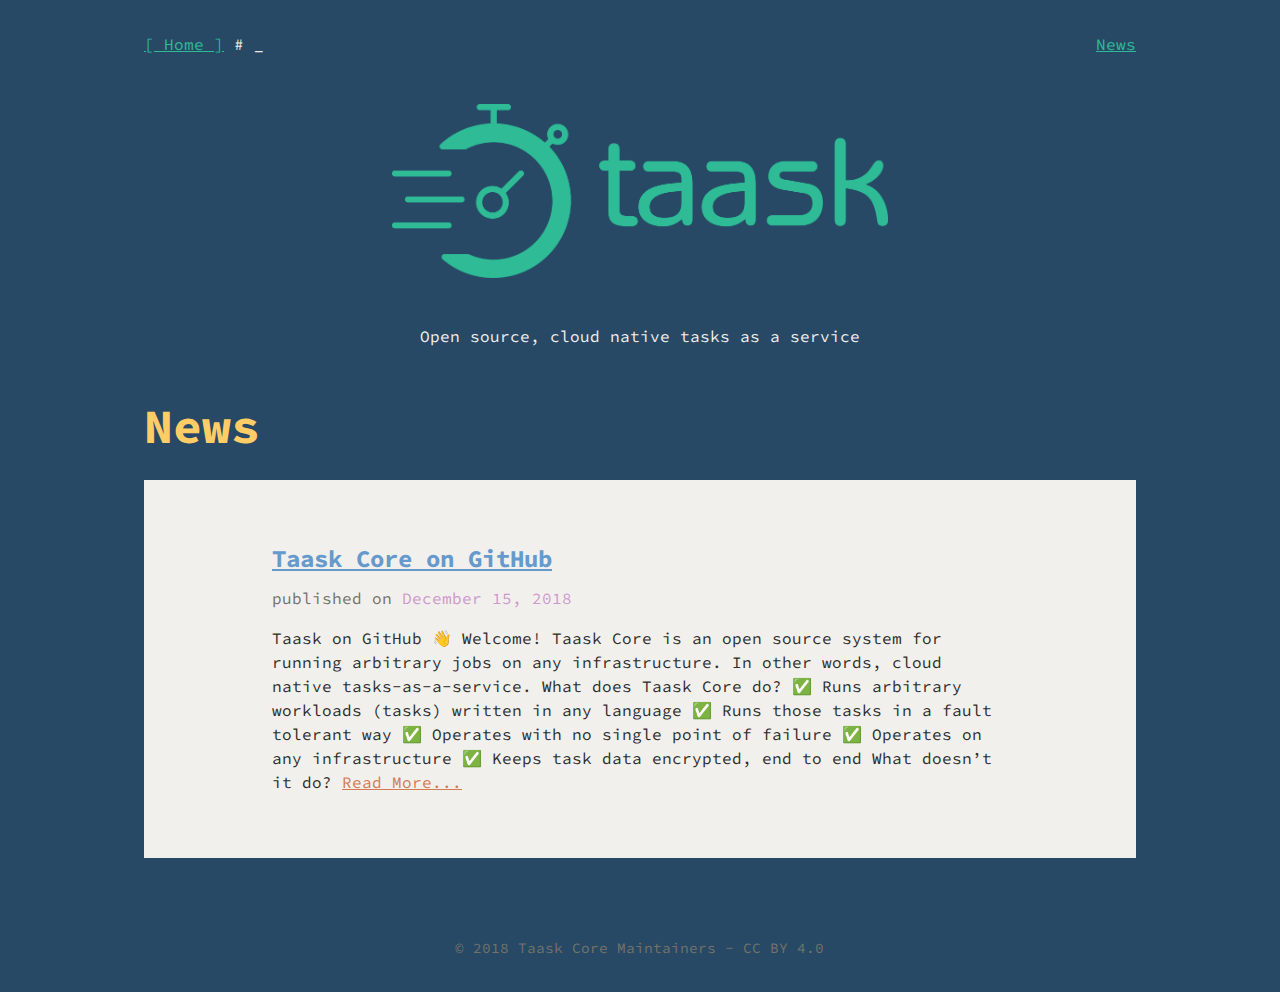
==== index.html @ 4d28eb65 "added basic news page" ====
<!DOCTYPE html>
<html lang="en-us">
<head>
<meta charset="utf-8">
<meta name="description" content="">
<meta name="generator" content="Hugo 0.52" />
<meta name="viewport" content="width=device-width, initial-scale=1">
<link rel="stylesheet" href="/css/style.css" type="text/css">
<link rel="stylesheet" href="https://fonts.googleapis.com/css?family=Source+Code+Pro:400,700" type="text/css">
<link rel="alternate" href="/index.xml" type="application/rss+xml" title="Taask Core">
<title>Taask Core</title>
</head>
<body>

<header>
  <div class="container clearfix">
    <a class="path" href="https://core.taask.io/">[ Home ]</a>
    <span class="caret"># _</span>
    <div class="right">
        <a class="path" href="/news">News</a>
      
    </div>
  </div>
</header>

<div class="container">



<main role="main" class="homepage">

  


<div class="hero-logo">
  <img src="/img/logo-green-transparent.png">
</div>

<div style="text-align: center;">
  Open source, cloud native <code>tasks as a service</code>
</div>


  <h1 class="headline">News</h1>

  <div class="article-list">
    
      <article class="list-item" itemscope itemtype="http://schema.org/Blog">
  <h2 class="headline" itemprop="headline"><a href="/news/taask-core/">Taask Core on GitHub</a></h2>
  <div class="meta">

    <span class="key">published on</span>
    <span class="val"><time itemprop="datePublished" datetime="2018-12-15">December 15, 2018</time></span>

  </div>
  <section class="summary">
    Taask on GitHub
👋 Welcome!
Taask Core is an open source system for running arbitrary jobs on any infrastructure. In other words, cloud native tasks-as-a-service.
What does Taask Core do?  ✅ Runs arbitrary workloads (tasks) written in any language ✅ Runs those tasks in a fault tolerant way ✅ Operates with no single point of failure ✅ Operates on any infrastructure ✅ Keeps task data encrypted, end to end  What doesn&rsquo;t it do?  <a href="/news/taask-core/">Read More...</a>
  </section>
</article>

    
  </div>

</main>

</div>

<footer>
  <div class="container">
    <span class="copyright">&copy; 2018 <a href="https://github.com/taask/taask-server#maintainers">Taask Core Maintainers</a> - <a rel="license" href="http://creativecommons.org/licenses/by/4.0/">CC BY 4.0</a></span>
  </div>
</footer>

</body>
</html>
---- css/style.css ----
/* Base16 Eighties Colorscheme by Chris Kempson (http://chriskempson.com) */

.base00 { color: #2d2d2d; }
.base01 { color: #393939; }
.base02 { color: #515151; }
.base03 { color: #747369; }
.base04 { color: #a09f93; }
.base05 { color: #d3d0c8; }
.base06 { color: #e8e6df; }
.base07 { color: #f2f0ec; }
.base08 { color: #f2777a; }
.base09 { color: #f99157; }
.base0a { color: #ffcc66; }
.base0b { color: #99cc99; }
.base0c { color: #66cccc; }
.base0d { color: #6699cc; }
.base0e { color: #cc99cc; }
.base0f { color: #d27b53; }

/* General Page Layout */

body {
  margin: 0;
  background-color: #274966;
  color: #f2f0ec;
  line-height: 1.5;
  font-size: 100%;
  font-family: 'Source Code Pro', monospace;
}

.container {
  max-width: 62em;
  margin-left: auto;
  margin-right: auto;
}

div.right {
  float:right;
}

div.clearfix {
  overflow: auto;
}

@media (max-width: 52em) {
  .container {
    width: 100%;
  }
}

article.single section,
.article-list article {
  background-color: #f2f0ec;
  color: #2d2d2d;
  padding-left: 8rem;
  padding-right: 8rem;
  padding-top: 1rem;
  padding-bottom: 1rem;
}

@media (max-width: 52em) {
  article.single section,
  .article-list article {
    padding-left: 2rem;
    padding-right: 2rem;
  }
}

header, footer {
  background-color: #274966;
  padding-top: 1rem;
  padding-bottom: 1rem;
}

header {
  margin-top: 1rem;
  margin-bottom: 2rem;
}

@media (max-width: 52em) {
  header {
    margin-top: 0;
    padding-left: 2rem;
    padding-right: 2rem;
  }
}

footer {
  margin-top: 2rem;
  margin-bottom: 1rem;
  text-align: center;
  font-size: 0.9em;
  color: #747369;
}

@media (max-width: 52em) {
  footer {
    margin-top: 0;
    margin-bottom: 0;
  }
}

/* Typography */

h1, h2, h3, h4, h5, h6 {
  font-weight: bold;
  line-height: 1.25;
  margin-top: 1em;
  margin-bottom: .5em;
}

p {
  margin-top: 0;
  margin-bottom: 1rem;
}

h1 { font-size: 2rem }
h2 { font-size: 1.5rem }
h3 { font-size: 1.25rem }
h4 { font-size: 1rem }
h5 { font-size: .875rem }
h6 { font-size: .75rem }

pre, code {
  font-family: inherit;
  font-size: inherit;
}

/* Header Layout */

header a.path {
  color: #2ebb95;
}

header span.caret {
  color: #f2f0ec;
}

/* Footer Layout */

footer a {
  color: #747369;
  text-decoration: none;
}

/* 404 Page Layout */

.page-not-found h1 {
  text-align: center;
  font-size: 5em;
}

.page-not-found h2 {
  text-align: center;
  font-size: 3em;
  color: #a09f93;
  margin-bottom: 4rem;
}

@media (max-width: 52em) {
  .page-not-found h1 {
    font-size: 3em;
  }

  .page-not-found h2 {
    font-size: 2em;
  }
}

/* Homepage Layout */

@media (max-width: 52em) {
  .homepage {
    margin-bottom: 2rem;
  }
}

.homepage h1.site-title {
  text-align: center;
  font-size: 5em;
  color: #66cccc;
}

@media (max-width: 52em) {
  .homepage h1.site-title {
    font-size: 3em;
  }
}

.homepage h1.headline {
  font-size: 3em;
  color: #ffcc66;
}

@media (max-width: 52em) {
  .homepage h1.headline {
    padding-left: 2rem;
    padding-right: 2rem;
  }
}

.homepage .hero-logo img {
  max-width: 50%;
  margin-left: 25%;
  margin-right: auto;
  padding-bottom: 40px;
}

.homepage section.categories,
.homepage section.tags {
  padding-left: 2rem;
  padding-right: 2rem;
}

.homepage .category,
.homepage .category a,
.homepage .tag,
.homepage .tag a {
  color: #cc99cc;
}

.homepage .tag {
  margin-right: 2em;
}

/* Post List Layout */

.article-list h1.list-title {
  font-size: 3em;
  color: #ffcc66;
}

.article-list article {
  padding-top: 4rem;
  padding-bottom: 4rem;
  margin-bottom: 4rem;
}

.article-list article h2.headline,
.article-list article h2.headline a {
  margin-top: 0;
  color: #6699cc;
}

.article-list article .meta {
  margin-bottom: 1rem;
}

.article-list article .meta .key {
  color: #747369;
}

.article-list article .meta .val,
.article-list article .meta .val a {
  color: #cc99cc;
}

.article-list article section.summary a { color: #d27b53; }


/* Single Post Layout */

article.single .meta {
  font-size: 0.9em;
  text-align: right;
}

article.single .meta .key {
  color: #747369;
}

article.single .meta .val, article.single .meta .val a {
  color: #cc99cc;
}

@media (max-width: 52em) {
  article.single .meta {
    padding-left: 2rem;
    padding-right: 2rem;
  }
}

article.single h1.headline {
  margin-top: 0;
  font-size: 3em;
  color: #ffcc66;
}

@media (max-width: 52em) {
  article.single h1.headline {
    padding-left: 2rem;
    padding-right: 2rem;
  }
}

article.single section.body {
  padding-top: 4rem;
  padding-bottom: 3rem;
}

@media (max-width: 52em) {
  article.single section.body {
    padding-top: 2rem;
    padding-bottom: 1rem;
  }
}

/* Highlight Colors */

article.single section.body h1 { color: #6699cc; }
article.single section.body h2 { color: #99cc99; }
article.single section.body h3 { color: #f99157; }
article.single section.body h4 { color: #f2777a; }
article.single section.body h5 { color: #515151; }
article.single section.body h6 { color: #747369; }

article.single section.body a { color: #d27b53; }

/* Article Elements */

article.single * {
  max-width: 100%;
}

article.single pre {
  margin-top: 0;
  margin-bottom: 1rem;
  overflow-x: scroll;
  border-radius: 3px;
  padding: 2rem;
}

article.single p code {
  padding: 0.2em 0.5em;
  border-radius: 3px;
  background: #747369;
  color: #f2f0ec;
}

article.single figure, article.single div.highlight {
  box-sizing: border-box;
  max-width: 52rem;
  width: 52rem;
  margin-left: -8rem;
  margin-right: -8rem;
  margin-bottom: 1rem;
  padding: 1em;
  background-color: #393939;
}

@media (max-width: 52em) {
  article.single figure, article.single div.highlight {
    width: 100%;
    margin-left: 0;
    margin-right: 0;
    border-radius: 3px;
  }
}

article.single figure img {
  max-width: 100%;
  width: 100%;
  border-radius: 3px;
}

article.single figure figcaption {
  margin-top: 1rem;
}

article.single figure figcaption h4 {
  margin-top: 0;
  text-align: center;
  font-style: italic;
  font-weight: normal;
  color: #f2f0ec;
}

article.single table {
  border-collapse: separate;
  border-spacing: 0;
  max-width: 100%;
  width: 100%;
}

article.single th,
article.single td {
  padding: .25rem 1rem;
  line-height: inherit;
  border-bottom-width: 1px;
  border-bottom-style: solid;
  border-bottom-color: #a09f93;
}

article.single tr:last-child td {
  border-bottom: 0;
}

article.single th {
  text-align: left;
  font-weight: bold;
  vertical-align: bottom;
}

article.single td { vertical-align: top }

article.single blockquote {
  margin-left: 2rem;
  margin-right: 3rem;
  padding-left: 1rem;
  border-left: 5px solid #66cccc;
}

article.single hr {
  border: 0;
  border-bottom-style: solid;
  border-bottom-width: 1px;
  border-bottom-color: #a09f93;
}

/* Pygments template by Jan T. Sott (https://github.com/idleberg) */

pre { background: #2d2d2d; color: #f2f0ec }

.highlight .hll { background-color: #515151 }
.highlight .c { color: #747369 } /* Comment */
.highlight .err { color: #f2777a } /* Error */
.highlight .k { color: #cc99cc } /* Keyword */
.highlight .l { color: #f99157 } /* Literal */
.highlight .n { color: #f2f0ec } /* Name */
.highlight .o { color: #66cccc } /* Operator */
.highlight .p { color: #f2f0ec } /* Punctuation */
.highlight .cm { color: #747369 } /* Comment.Multiline */
.highlight .cp { color: #747369 } /* Comment.Preproc */
.highlight .c1 { color: #747369 } /* Comment.Single */
.highlight .cs { color: #747369 } /* Comment.Special */
.highlight .gd { color: #f2777a } /* Generic.Deleted */
.highlight .ge { font-style: italic } /* Generic.Emph */
.highlight .gh { color: #f2f0ec; font-weight: bold } /* Generic.Heading */
.highlight .gi { color: #99cc99 } /* Generic.Inserted */
.highlight .gp { color: #747369; font-weight: bold } /* Generic.Prompt */
.highlight .gs { font-weight: bold } /* Generic.Strong */
.highlight .gu { color: #66cccc; font-weight: bold } /* Generic.Subheading */
.highlight .kc { color: #cc99cc } /* Keyword.Constant */
.highlight .kd { color: #cc99cc } /* Keyword.Declaration */
.highlight .kn { color: #66cccc } /* Keyword.Namespace */
.highlight .kp { color: #cc99cc } /* Keyword.Pseudo */
.highlight .kr { color: #cc99cc } /* Keyword.Reserved */
.highlight .kt { color: #ffcc66 } /* Keyword.Type */
.highlight .ld { color: #99cc99 } /* Literal.Date */
.highlight .m { color: #f99157 } /* Literal.Number */
.highlight .s { color: #99cc99 } /* Literal.String */
.highlight .na { color: #6699cc } /* Name.Attribute */
.highlight .nb { color: #f2f0ec } /* Name.Builtin */
.highlight .nc { color: #ffcc66 } /* Name.Class */
.highlight .no { color: #f2777a } /* Name.Constant */
.highlight .nd { color: #66cccc } /* Name.Decorator */
.highlight .ni { color: #f2f0ec } /* Name.Entity */
.highlight .ne { color: #f2777a } /* Name.Exception */
.highlight .nf { color: #6699cc } /* Name.Function */
.highlight .nl { color: #f2f0ec } /* Name.Label */
.highlight .nn { color: #ffcc66 } /* Name.Namespace */
.highlight .nx { color: #6699cc } /* Name.Other */
.highlight .py { color: #f2f0ec } /* Name.Property */
.highlight .nt { color: #66cccc } /* Name.Tag */
.highlight .nv { color: #f2777a } /* Name.Variable */
.highlight .ow { color: #66cccc } /* Operator.Word */
.highlight .w { color: #f2f0ec } /* Text.Whitespace */
.highlight .mf { color: #f99157 } /* Literal.Number.Float */
.highlight .mh { color: #f99157 } /* Literal.Number.Hex */
.highlight .mi { color: #f99157 } /* Literal.Number.Integer */
.highlight .mo { color: #f99157 } /* Literal.Number.Oct */
.highlight .sb { color: #99cc99 } /* Literal.String.Backtick */
.highlight .sc { color: #f2f0ec } /* Literal.String.Char */
.highlight .sd { color: #747369 } /* Literal.String.Doc */
.highlight .s2 { color: #99cc99 } /* Literal.String.Double */
.highlight .se { color: #f99157 } /* Literal.String.Escape */
.highlight .sh { color: #99cc99 } /* Literal.String.Heredoc */
.highlight .si { color: #f99157 } /* Literal.String.Interpol */
.highlight .sx { color: #99cc99 } /* Literal.String.Other */
.highlight .sr { color: #99cc99 } /* Literal.String.Regex */
.highlight .s1 { color: #99cc99 } /* Literal.String.Single */
.highlight .ss { color: #99cc99 } /* Literal.String.Symbol */
.highlight .bp { color: #f2f0ec } /* Name.Builtin.Pseudo */
.highlight .vc { color: #f2777a } /* Name.Variable.Class */
.highlight .vg { color: #f2777a } /* Name.Variable.Global */
.highlight .vi { color: #f2777a } /* Name.Variable.Instance */
.highlight .il { color: #f99157 } /* Literal.Number.Integer.Long */

/*# sourceMappingURL=style.css.map */
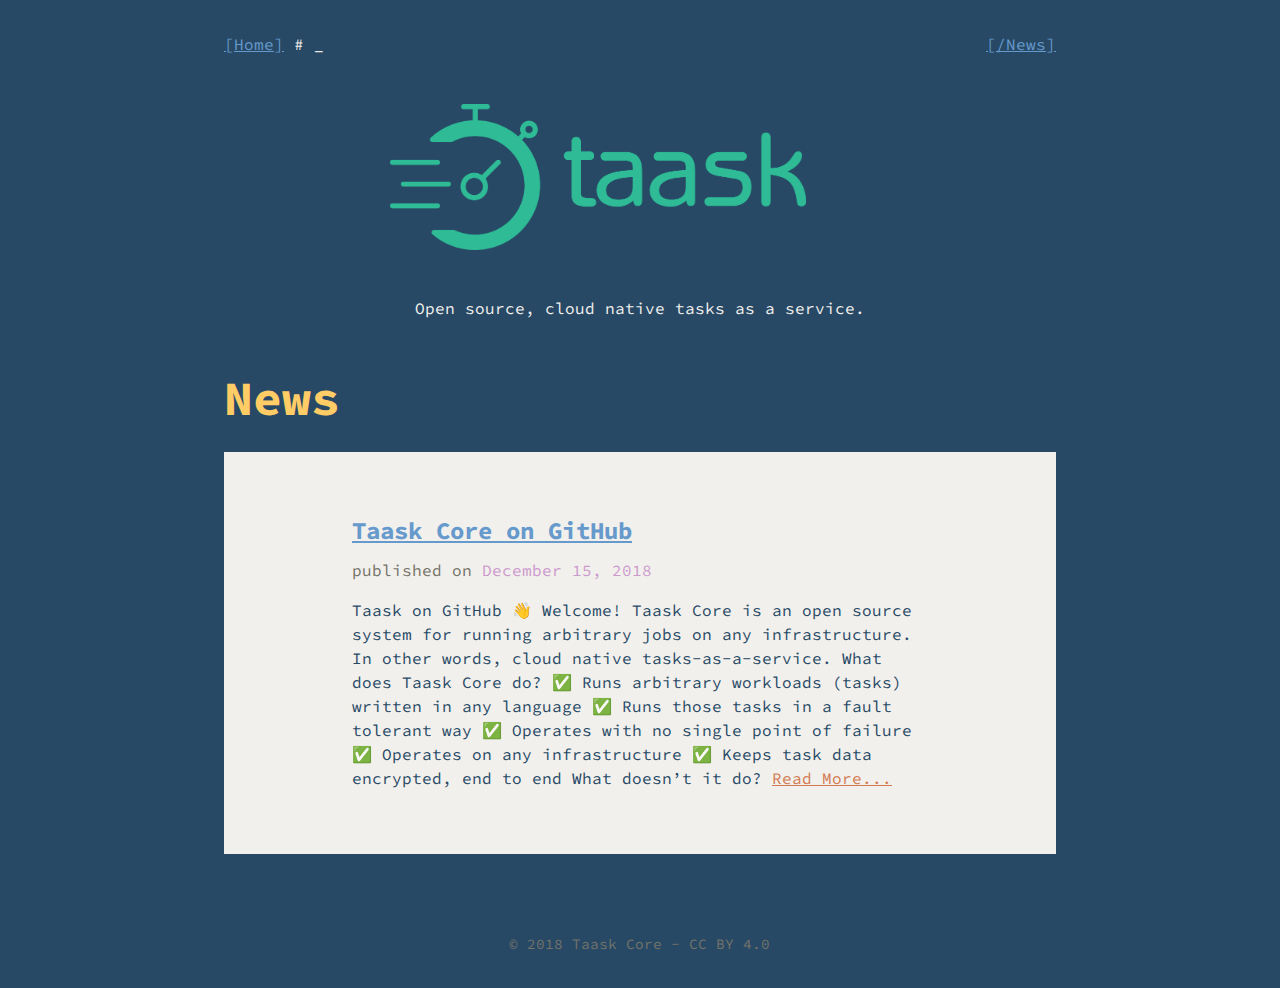
==== commit 9b3c7a82: "rendered and added makefile" ====
--- a/index.html
+++ b/index.html
@@ -14,10 +14,10 @@
 
 <header>
   <div class="container clearfix">
-    <a class="path" href="https://core.taask.io/">[ Home ]</a>
+    <a class="path" href="https://core.taask.io/">[Home]</a>
     <span class="caret"># _</span>
     <div class="right">
-        <a class="path" href="/news">News</a>
+      <a class="path" href="/news">[/News]</a>
       
     </div>
   </div>
@@ -37,7 +37,7 @@
 </div>
 
 <div style="text-align: center;">
-  Open source, cloud native <code>tasks as a service</code>
+  Open source, cloud native <code>tasks as a service.</code>
 </div>
 
 
@@ -64,13 +64,16 @@
     
   </div>
 
+
+
 </main>
+
 
 </div>
 
 <footer>
   <div class="container">
-    <span class="copyright">&copy; 2018 <a href="https://github.com/taask/taask-server#maintainers">Taask Core Maintainers</a> - <a rel="license" href="http://creativecommons.org/licenses/by/4.0/">CC BY 4.0</a></span>
+    <span class="copyright">&copy; 2018 Taask Core - <a rel="license" href="http://creativecommons.org/licenses/by/4.0/">CC BY 4.0</a></span>
   </div>
 </footer>
 
--- a/css/style.css
+++ b/css/style.css
@@ -1,7 +1,7 @@
 /* Base16 Eighties Colorscheme by Chris Kempson (http://chriskempson.com) */
 
-.base00 { color: #2d2d2d; }
-.base01 { color: #393939; }
+.base00 { color: #274966; }
+.base01 { color: #274966; }
 .base02 { color: #515151; }
 .base03 { color: #747369; }
 .base04 { color: #a09f93; }
@@ -29,7 +29,7 @@
 }
 
 .container {
-  max-width: 62em;
+  max-width: 52em;
   margin-left: auto;
   margin-right: auto;
 }
@@ -51,7 +51,7 @@
 article.single section,
 .article-list article {
   background-color: #f2f0ec;
-  color: #2d2d2d;
+  color: #274966;
   padding-left: 8rem;
   padding-right: 8rem;
   padding-top: 1rem;
@@ -129,7 +129,7 @@
 /* Header Layout */
 
 header a.path {
-  color: #2ebb95;
+  color: #6699cc;
 }
 
 header span.caret {
@@ -200,9 +200,8 @@
 }
 
 .homepage .hero-logo img {
-  max-width: 50%;
-  margin-left: 25%;
-  margin-right: auto;
+  width: 50%;
+  padding-left: 20%;
   padding-bottom: 40px;
 }
 
@@ -345,7 +344,7 @@
   margin-right: -8rem;
   margin-bottom: 1rem;
   padding: 1em;
-  background-color: #393939;
+  background-color: #274966;
 }
 
 @media (max-width: 52em) {
@@ -419,7 +418,7 @@
 
 /* Pygments template by Jan T. Sott (https://github.com/idleberg) */
 
-pre { background: #2d2d2d; color: #f2f0ec }
+pre { background: #274966; color: #f2f0ec }
 
 .highlight .hll { background-color: #515151 }
 .highlight .c { color: #747369 } /* Comment */
